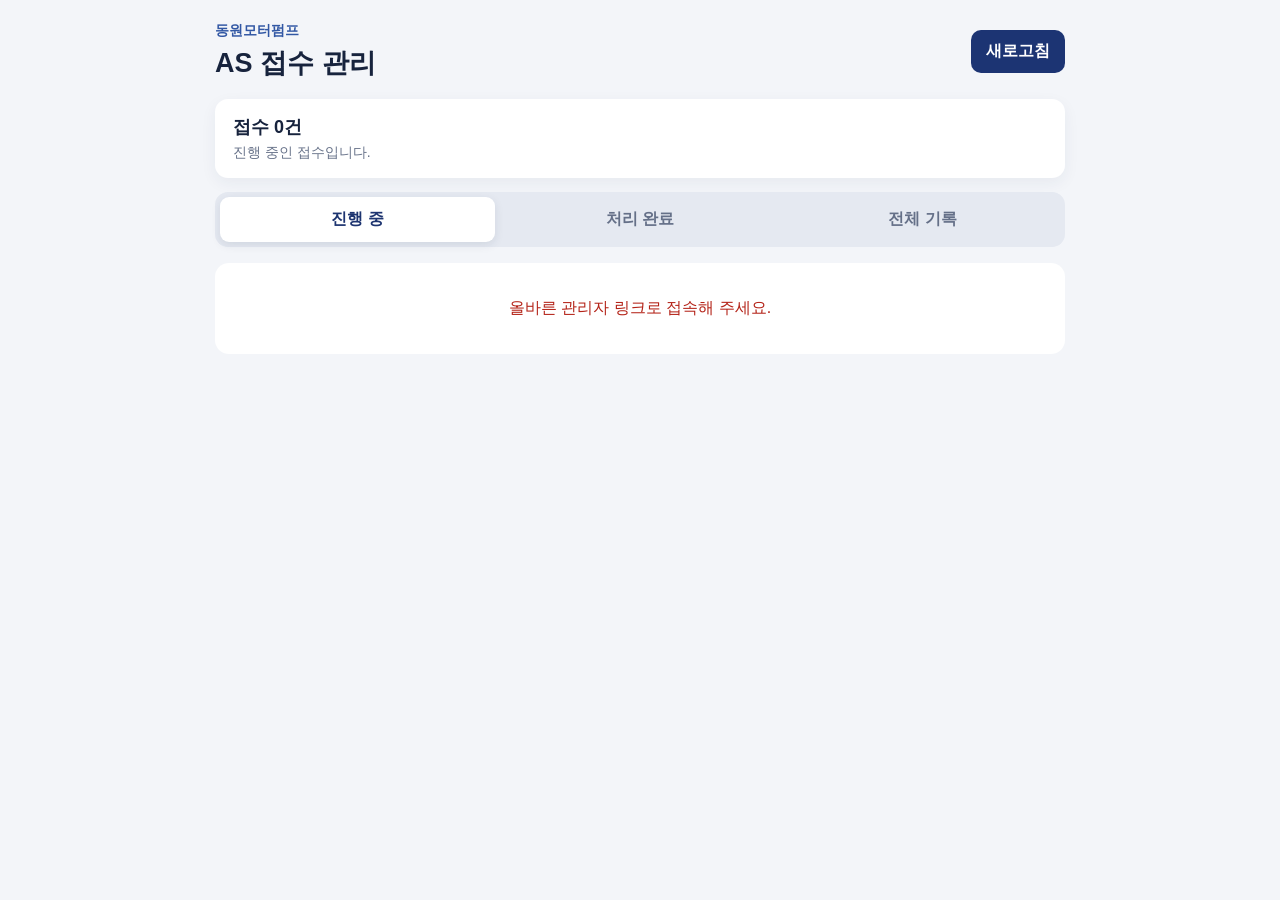
==== admin.html @ 570eb4e4 "첫 배포" ====
<!doctype html>
<html lang="ko">
  <head>
    <meta charset="UTF-8" />

    <meta
      name="viewport"
      content="width=device-width, initial-scale=1.0"
    />

    <title>동원모터펌프 AS 접수 관리</title>

    <link rel="stylesheet" href="admin.css" />
  </head>

  <body>
    <main class="admin-container">
      <header class="admin-header">
        <div>
          <p class="company-name">동원모터펌프</p>
          <h1>AS 접수 관리</h1>
        </div>

        <button type="button" id="refreshButton">
          새로고침
        </button>
      </header>

      <section class="summary">
        <div>
          <strong id="requestCount">접수 0건</strong>
          <p id="summaryText">진행 중인 접수입니다.</p>
        </div>
      </section>

      <nav class="filter-tabs" aria-label="접수 상태 분류">
        <button
          type="button"
          class="filter-tab active"
          data-filter="active"
        >
          진행 중
        </button>

        <button
          type="button"
          class="filter-tab"
          data-filter="completed"
        >
          처리 완료
        </button>

        <button
          type="button"
          class="filter-tab"
          data-filter="all"
        >
          전체 기록
        </button>
      </nav>

      <p id="loadingMessage" class="state-message">
        접수 내용을 불러오는 중입니다.
      </p>

      <p id="errorMessage" class="state-message error hidden"></p>

      <p id="emptyMessage" class="state-message hidden">
        해당하는 접수 내역이 없습니다.
      </p>

      <section id="requestList" class="request-list"></section>
    </main>

    <script src="admin.js"></script>
  </body>
</html>
---- admin.css ----
* {
  box-sizing: border-box;
}

body {
  margin: 0;
  background: #f3f5f9;
  color: #17233d;
  font-family:
    Arial,
    "Noto Sans KR",
    sans-serif;
}

button,
select {
  font: inherit;
}

button {
  cursor: pointer;
}

.admin-container {
  width: min(100% - 24px, 850px);
  margin: 0 auto;
  padding: 22px 0 50px;
}

.admin-header {
  display: flex;
  align-items: center;
  justify-content: space-between;
  gap: 14px;
  margin-bottom: 18px;
}

.company-name {
  margin: 0 0 5px;
  color: #3157a4;
  font-size: 14px;
  font-weight: 700;
}

h1 {
  margin: 0;
  font-size: 27px;
}

#refreshButton {
  flex-shrink: 0;
  padding: 11px 15px;
  border: 0;
  border-radius: 10px;
  background: #1c3473;
  color: white;
  font-weight: 700;
}

#refreshButton:disabled {
  cursor: wait;
  opacity: 0.6;
}

.summary {
  margin-bottom: 14px;
  padding: 16px 18px;
  border-radius: 13px;
  background: white;
  box-shadow: 0 5px 16px rgba(30, 45, 80, 0.06);
}

.summary strong {
  font-size: 18px;
}

.summary p {
  margin: 5px 0 0;
  color: #68738a;
  font-size: 14px;
}

.filter-tabs {
  display: grid;
  grid-template-columns: repeat(3, 1fr);
  gap: 7px;
  margin-bottom: 16px;
  padding: 5px;
  border-radius: 13px;
  background: #e5e9f1;
}

.filter-tab {
  min-height: 45px;
  border: 0;
  border-radius: 9px;
  background: transparent;
  color: #657088;
  font-weight: 700;
}

.filter-tab.active {
  background: white;
  color: #1d3470;
  box-shadow: 0 3px 10px rgba(30, 45, 80, 0.1);
}

.request-list {
  display: grid;
  gap: 15px;
}

.request-card {
  padding: 20px;
  border: 1px solid #dee4ef;
  border-radius: 16px;
  background: white;
  box-shadow: 0 7px 20px rgba(30, 45, 80, 0.06);
}

.request-card.completed {
  border-color: #cadbcf;
  background: #fbfdfb;
}

.request-card-top {
  display: flex;
  align-items: flex-start;
  justify-content: space-between;
  gap: 12px;
  margin-bottom: 16px;
}

.request-number {
  margin: 0 0 5px;
  color: #3157a4;
  font-size: 13px;
  font-weight: 700;
}

.request-name {
  margin: 0;
  font-size: 21px;
}

.status-badge {
  flex-shrink: 0;
  padding: 7px 11px;
  border-radius: 999px;
  background: #e7ecf7;
  color: #1d3470;
  font-size: 13px;
  font-weight: 700;
}

.status-badge.completed {
  background: #e4f2e7;
  color: #236236;
}

.info-row {
  display: grid;
  grid-template-columns: 88px 1fr;
  gap: 10px;
  margin-top: 11px;
  line-height: 1.55;
}

.info-label {
  color: #68738a;
  font-weight: 700;
}

.info-value {
  min-width: 0;
  overflow-wrap: anywhere;
  white-space: pre-line;
}

.card-actions {
  display: grid;
  grid-template-columns: 1fr 1fr;
  gap: 9px;
  margin-top: 19px;
}

.action-button {
  display: flex;
  min-height: 47px;
  align-items: center;
  justify-content: center;
  border-radius: 10px;
  text-decoration: none;
  font-weight: 700;
}

.call-button {
  background: #1d3470;
  color: white;
}

.map-button {
  background: #e7ecf7;
  color: #1d3470;
}

.status-control {
  margin-top: 15px;
  padding-top: 15px;
  border-top: 1px solid #e4e8f0;
}

.status-control label {
  display: block;
  margin-bottom: 8px;
  font-size: 14px;
  font-weight: 700;
}

.status-select {
  width: 100%;
  min-height: 48px;
  padding: 10px 12px;
  border: 1px solid #cbd3e0;
  border-radius: 10px;
  background: white;
  color: #17233d;
  font-weight: 700;
}

.status-select:disabled {
  cursor: wait;
  opacity: 0.6;
}

.state-message {
  padding: 35px 18px;
  border-radius: 14px;
  background: white;
  color: #68738a;
  text-align: center;
}

.error {
  color: #b42318;
}

.hidden {
  display: none !important;
}

@media (max-width: 600px) {
  .admin-container {
    width: min(100% - 18px, 850px);
    padding-top: 16px;
  }

  h1 {
    font-size: 23px;
  }

  .request-card {
    padding: 17px;
  }

  .info-row {
    grid-template-columns: 75px 1fr;
    font-size: 14px;
  }

  .filter-tab {
    padding: 5px;
    font-size: 13px;
  }
}
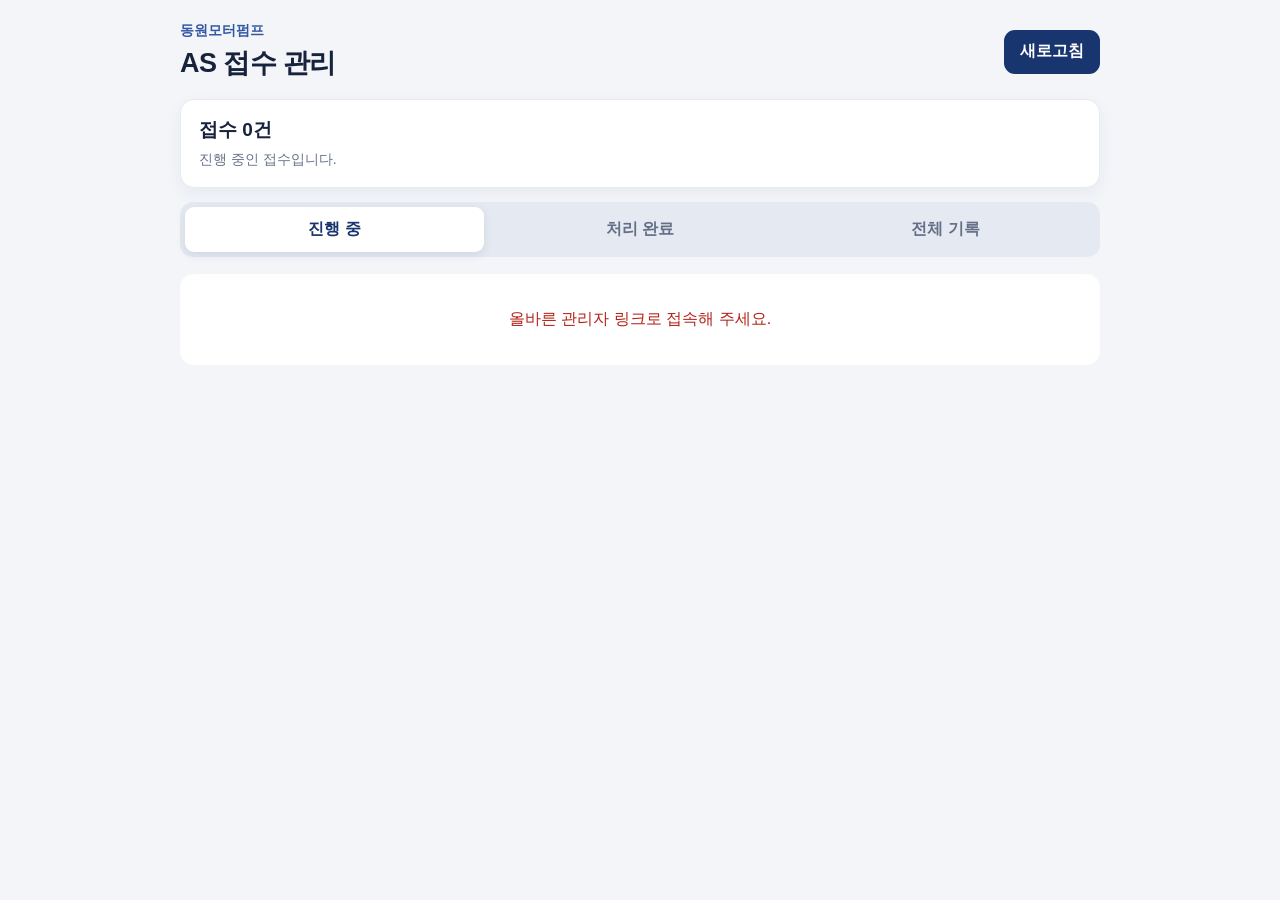
==== commit 6c4f169f: "관리자 페이지 기능 및 디자인 개선" ====
--- a/admin.html
+++ b/admin.html
@@ -70,6 +70,24 @@
       </p>
 
       <section id="requestList" class="request-list"></section>
+    <!-- 사진 확대 모달 -->
+  <div id="imageModal" class="image-modal hidden">
+  <button
+    type="button"
+    id="closeImageModal"
+    class="image-modal-close"
+    aria-label="사진 닫기"
+  >
+    ×
+  </button>
+
+  <img
+    id="modalImage"
+    class="image-modal-content"
+    src=""
+    alt="확대된 접수 사진"
+  />
+</div>  
     </main>
 
     <script src="admin.js"></script>
--- a/admin.css
+++ b/admin.css
@@ -2,14 +2,45 @@
   box-sizing: border-box;
 }
 
+:root {
+  --navy: #19356f;
+  --navy-dark: #112754;
+  --text: #17233d;
+  --muted: #68738a;
+  --line: #dfe5ef;
+  --background: #f3f5f9;
+  --white: #ffffff;
+
+  --status-new: #f4c430;
+  --status-new-light: #fff8d7;
+  --status-new-text: #755900;
+
+  --status-contacted: #f28c28;
+  --status-contacted-light: #fff0df;
+  --status-contacted-text: #874300;
+
+  --status-visit: #e5484d;
+  --status-visit-light: #ffe7e7;
+  --status-visit-text: #9f1f24;
+
+  --status-repair: #3478d4;
+  --status-repair-light: #e6f0ff;
+  --status-repair-text: #174f9c;
+
+  --status-completed: #2f9e5b;
+  --status-completed-light: #e4f5ea;
+  --status-completed-text: #176737;
+}
+
 body {
   margin: 0;
-  background: #f3f5f9;
-  color: #17233d;
-  font-family:
-    Arial,
-    "Noto Sans KR",
-    sans-serif;
+  background: var(--background);
+  color: var(--text);
+  font-family: Arial, 'Noto Sans KR', sans-serif;
+}
+
+body.modal-open {
+  overflow: hidden;
 }
 
 button,
@@ -21,11 +52,17 @@
   cursor: pointer;
 }
 
+a {
+  color: inherit;
+}
+
 .admin-container {
-  width: min(100% - 24px, 850px);
+  width: min(100% - 24px, 920px);
   margin: 0 auto;
-  padding: 22px 0 50px;
-}
+  padding: 22px 0 60px;
+}
+
+/* 상단 영역 */
 
 .admin-header {
   display: flex;
@@ -39,22 +76,28 @@
   margin: 0 0 5px;
   color: #3157a4;
   font-size: 14px;
-  font-weight: 700;
+  font-weight: 800;
 }
 
 h1 {
   margin: 0;
   font-size: 27px;
+  letter-spacing: -0.6px;
 }
 
 #refreshButton {
   flex-shrink: 0;
-  padding: 11px 15px;
+  min-height: 44px;
+  padding: 11px 16px;
   border: 0;
-  border-radius: 10px;
-  background: #1c3473;
+  border-radius: 11px;
+  background: var(--navy);
   color: white;
-  font-weight: 700;
+  font-weight: 800;
+}
+
+#refreshButton:hover {
+  background: var(--navy-dark);
 }
 
 #refreshButton:disabled {
@@ -62,29 +105,35 @@
   opacity: 0.6;
 }
 
+/* 요약 */
+
 .summary {
   margin-bottom: 14px;
-  padding: 16px 18px;
-  border-radius: 13px;
+  padding: 17px 18px;
+  border: 1px solid #e7ebf2;
+  border-radius: 14px;
   background: white;
   box-shadow: 0 5px 16px rgba(30, 45, 80, 0.06);
 }
 
 .summary strong {
-  font-size: 18px;
+  font-size: 19px;
 }
 
 .summary p {
-  margin: 5px 0 0;
-  color: #68738a;
+  margin: 6px 0 0;
+  color: var(--muted);
   font-size: 14px;
-}
+  line-height: 1.5;
+}
+
+/* 필터 탭 */
 
 .filter-tabs {
   display: grid;
   grid-template-columns: repeat(3, 1fr);
   gap: 7px;
-  margin-bottom: 16px;
+  margin-bottom: 17px;
   padding: 5px;
   border-radius: 13px;
   background: #e5e9f1;
@@ -92,83 +141,298 @@
 
 .filter-tab {
   min-height: 45px;
+  padding: 7px;
   border: 0;
   border-radius: 9px;
   background: transparent;
   color: #657088;
-  font-weight: 700;
+  font-weight: 800;
 }
 
 .filter-tab.active {
   background: white;
-  color: #1d3470;
+  color: var(--navy);
   box-shadow: 0 3px 10px rgba(30, 45, 80, 0.1);
 }
+
+/* 접수 카드 목록 */
 
 .request-list {
   display: grid;
-  gap: 15px;
+  gap: 17px;
 }
 
 .request-card {
-  padding: 20px;
-  border: 1px solid #dee4ef;
-  border-radius: 16px;
+  position: relative;
+  overflow: hidden;
+  padding: 21px;
+  border: 1px solid var(--line);
+  border-left: 7px solid #c9d1df;
+  border-radius: 17px;
   background: white;
-  box-shadow: 0 7px 20px rgba(30, 45, 80, 0.06);
-}
-
-.request-card.completed {
-  border-color: #cadbcf;
+  box-shadow: 0 8px 24px rgba(30, 45, 80, 0.07);
+}
+
+/* 상태별 카드 왼쪽 색상 */
+
+.request-card.status-new {
+  border-left-color: var(--status-new);
+}
+
+.request-card.status-contacted {
+  border-left-color: var(--status-contacted);
+}
+
+.request-card.status-visit {
+  border-left-color: var(--status-visit);
+}
+
+.request-card.status-repair {
+  border-left-color: var(--status-repair);
+}
+
+.request-card.status-completed {
+  border-left-color: var(--status-completed);
   background: #fbfdfb;
 }
+
+/* 카드 상단 */
 
 .request-card-top {
   display: flex;
   align-items: flex-start;
   justify-content: space-between;
-  gap: 12px;
-  margin-bottom: 16px;
+  gap: 16px;
+  margin-bottom: 18px;
+}
+
+.request-title-area {
+  min-width: 0;
 }
 
 .request-number {
-  margin: 0 0 5px;
-  color: #3157a4;
+  margin: 0 0 7px;
+  color: #536483;
+  font-size: 12px;
+  font-weight: 800;
+}
+
+.site-name {
+  margin: 0;
+  color: #132247;
+  font-size: 25px;
+  line-height: 1.25;
+  letter-spacing: -0.6px;
+  overflow-wrap: anywhere;
+}
+
+.customer-contact {
+  display: flex;
+  flex-wrap: wrap;
+  align-items: center;
+  gap: 6px;
+  margin-top: 9px;
+  color: #59657b;
+  font-size: 14px;
+  font-weight: 700;
+}
+
+.customer-contact a {
+  color: var(--navy);
+  text-decoration: none;
+}
+
+.customer-contact a:hover {
+  text-decoration: underline;
+}
+
+.contact-divider {
+  color: #a1a9b8;
+}
+
+.request-card-controls {
+  display: flex;
+  flex-shrink: 0;
+  align-items: center;
+  gap: 8px;
+}
+
+/* 상태 배지 */
+
+.status-badge {
+  display: inline-flex;
+  min-height: 32px;
+  align-items: center;
+  justify-content: center;
+  padding: 7px 12px;
+  border-radius: 999px;
   font-size: 13px;
-  font-weight: 700;
-}
-
-.request-name {
+  font-weight: 900;
+  white-space: nowrap;
+}
+
+.status-badge.status-new {
+  background: var(--status-new-light);
+  color: var(--status-new-text);
+}
+
+.status-badge.status-contacted {
+  background: var(--status-contacted-light);
+  color: var(--status-contacted-text);
+}
+
+.status-badge.status-visit {
+  background: var(--status-visit-light);
+  color: var(--status-visit-text);
+}
+
+.status-badge.status-repair {
+  background: var(--status-repair-light);
+  color: var(--status-repair-text);
+}
+
+.status-badge.status-completed {
+  background: var(--status-completed-light);
+  color: var(--status-completed-text);
+}
+
+/* 삭제 버튼 */
+
+.delete-request-button {
+  display: inline-flex;
+  width: 34px;
+  height: 34px;
+  align-items: center;
+  justify-content: center;
+  border: 1px solid #edc5c5;
+  border-radius: 50%;
+  background: #fff2f2;
+  color: #ba2626;
+  font-size: 21px;
+  font-weight: 900;
+  line-height: 1;
+}
+
+.delete-request-button:hover {
+  border-color: #d93838;
+  background: #d93838;
+  color: white;
+}
+
+.delete-request-button:disabled {
+  cursor: wait;
+  opacity: 0.55;
+}
+
+/* 고장 내용 메인 영역 */
+
+.problem-main-section {
+  margin-top: 4px;
+  padding: 18px;
+  border: 1px solid #dbe3ef;
+  border-radius: 14px;
+  background: #f7f9fc;
+}
+
+.equipment-heading {
+  display: flex;
+  flex-wrap: wrap;
+  align-items: center;
+  gap: 8px;
+  margin-bottom: 13px;
+}
+
+.equipment-label {
+  color: var(--muted);
+  font-size: 13px;
+  font-weight: 800;
+}
+
+.equipment-type {
+  color: #173b79;
+  font-size: 18px;
+}
+
+.urgent-badge {
+  padding: 5px 8px;
+  border-radius: 7px;
+  background: #ffe5e5;
+  color: #b42318;
+  font-size: 12px;
+  font-weight: 900;
+}
+
+.symptom-box {
+  padding: 15px;
+  border-radius: 12px;
+  background: white;
+  box-shadow: inset 0 0 0 1px #e2e7ef;
+}
+
+.symptom-label {
+  margin: 0 0 7px;
+  color: #51617c;
+  font-size: 13px;
+  font-weight: 900;
+}
+
+.symptom-text {
   margin: 0;
-  font-size: 21px;
-}
-
-.status-badge {
-  flex-shrink: 0;
-  padding: 7px 11px;
-  border-radius: 999px;
-  background: #e7ecf7;
-  color: #1d3470;
-  font-size: 13px;
-  font-weight: 700;
-}
-
-.status-badge.completed {
-  background: #e4f2e7;
-  color: #236236;
+  color: #18233a;
+  font-size: 17px;
+  font-weight: 800;
+  line-height: 1.65;
+  overflow-wrap: anywhere;
+  white-space: pre-line;
+}
+
+.request-note-box {
+  margin-top: 11px;
+  padding: 13px 14px;
+  border-radius: 10px;
+  background: #fff8e7;
+  color: #6c5314;
+}
+
+.request-note-box span {
+  display: block;
+  margin-bottom: 5px;
+  font-size: 12px;
+  font-weight: 900;
+}
+
+.request-note-box p {
+  margin: 0;
+  line-height: 1.55;
+  white-space: pre-line;
+}
+
+/* 방문 및 주소 정보 */
+
+.visit-information {
+  margin-top: 16px;
+  padding: 14px 16px;
+  border: 1px solid #e2e7ef;
+  border-radius: 12px;
 }
 
 .info-row {
   display: grid;
-  grid-template-columns: 88px 1fr;
-  gap: 10px;
-  margin-top: 11px;
+  grid-template-columns: 92px 1fr;
+  gap: 11px;
   line-height: 1.55;
 }
 
+.info-row + .info-row {
+  margin-top: 10px;
+  padding-top: 10px;
+  border-top: 1px dashed #e0e5ec;
+}
+
 .info-label {
-  color: #68738a;
-  font-weight: 700;
+  color: var(--muted);
+  font-size: 14px;
+  font-weight: 800;
 }
 
 .info-value {
@@ -177,67 +441,244 @@
   white-space: pre-line;
 }
 
+/* 전화 및 지도 버튼 */
+
 .card-actions {
   display: grid;
   grid-template-columns: 1fr 1fr;
   gap: 9px;
-  margin-top: 19px;
+  margin-top: 14px;
 }
 
 .action-button {
   display: flex;
-  min-height: 47px;
+  min-height: 48px;
   align-items: center;
   justify-content: center;
-  border-radius: 10px;
+  border-radius: 11px;
   text-decoration: none;
-  font-weight: 700;
+  font-weight: 900;
 }
 
 .call-button {
-  background: #1d3470;
+  background: var(--navy);
   color: white;
+}
+
+.call-button:hover {
+  background: var(--navy-dark);
 }
 
 .map-button {
   background: #e7ecf7;
-  color: #1d3470;
-}
+  color: var(--navy);
+}
+
+.map-button:hover {
+  background: #d8e1f2;
+}
+
+/* 사진 영역 */
+
+.request-photos {
+  display: grid;
+  grid-template-columns: 1fr 1fr;
+  gap: 13px;
+  margin-top: 17px;
+}
+
+.photo-section {
+  min-width: 0;
+  padding: 14px;
+  border: 1px solid #e0e6ef;
+  border-radius: 13px;
+  background: #fafbfd;
+}
+
+.photo-section-header {
+  display: flex;
+  align-items: center;
+  justify-content: space-between;
+  gap: 8px;
+  margin-bottom: 11px;
+}
+
+.photo-section h3 {
+  margin: 0;
+  font-size: 14px;
+}
+
+.photo-section-header span {
+  color: var(--muted);
+  font-size: 12px;
+  font-weight: 800;
+}
+
+.photo-gallery {
+  display: grid;
+  grid-template-columns: repeat(3, minmax(0, 1fr));
+  gap: 7px;
+}
+
+.photo-thumbnail-button {
+  position: relative;
+  overflow: hidden;
+  width: 100%;
+  aspect-ratio: 1 / 1;
+  padding: 0;
+  border: 1px solid #d9e0ea;
+  border-radius: 10px;
+  background: #edf1f6;
+}
+
+.photo-thumbnail-button:hover {
+  border-color: var(--navy);
+  box-shadow: 0 0 0 2px rgba(25, 53, 111, 0.12);
+}
+
+.photo-thumbnail {
+  display: block;
+  width: 100%;
+  height: 100%;
+  object-fit: cover;
+  transition: transform 0.2s ease;
+}
+
+.photo-thumbnail-button:hover .photo-thumbnail {
+  transform: scale(1.05);
+}
+
+.no-photo {
+  margin: 0;
+  padding: 15px 5px;
+  color: #8791a3;
+  font-size: 13px;
+  text-align: center;
+}
+
+/* 처리 상태 선택 */
 
 .status-control {
-  margin-top: 15px;
-  padding-top: 15px;
-  border-top: 1px solid #e4e8f0;
+  margin-top: 17px;
+  padding: 15px;
+  border-radius: 12px;
 }
 
 .status-control label {
   display: block;
   margin-bottom: 8px;
   font-size: 14px;
-  font-weight: 700;
+  font-weight: 900;
+}
+
+.status-control.status-new {
+  background: var(--status-new-light);
+  color: var(--status-new-text);
+}
+
+.status-control.status-contacted {
+  background: var(--status-contacted-light);
+  color: var(--status-contacted-text);
+}
+
+.status-control.status-visit {
+  background: var(--status-visit-light);
+  color: var(--status-visit-text);
+}
+
+.status-control.status-repair {
+  background: var(--status-repair-light);
+  color: var(--status-repair-text);
+}
+
+.status-control.status-completed {
+  background: var(--status-completed-light);
+  color: var(--status-completed-text);
 }
 
 .status-select {
   width: 100%;
-  min-height: 48px;
+  min-height: 49px;
   padding: 10px 12px;
-  border: 1px solid #cbd3e0;
+  border: 2px solid transparent;
   border-radius: 10px;
   background: white;
   color: #17233d;
-  font-weight: 700;
+  font-weight: 900;
+}
+
+.status-select.status-new {
+  border-color: var(--status-new);
+}
+
+.status-select.status-contacted {
+  border-color: var(--status-contacted);
+}
+
+.status-select.status-visit {
+  border-color: var(--status-visit);
+}
+
+.status-select.status-repair {
+  border-color: var(--status-repair);
+}
+
+.status-select.status-completed {
+  border-color: var(--status-completed);
 }
 
 .status-select:disabled {
   cursor: wait;
   opacity: 0.6;
 }
+
+/* 사진 확대 모달 */
+
+.image-modal {
+  position: fixed;
+  z-index: 9999;
+  inset: 0;
+  display: flex;
+  align-items: center;
+  justify-content: center;
+  padding: 55px 18px 25px;
+  background: rgba(6, 12, 25, 0.9);
+}
+
+.image-modal-content {
+  display: block;
+  max-width: min(1100px, 96vw);
+  max-height: 88vh;
+  border-radius: 10px;
+  object-fit: contain;
+  box-shadow: 0 15px 55px rgba(0, 0, 0, 0.5);
+}
+
+.image-modal-close {
+  position: fixed;
+  z-index: 10000;
+  top: 13px;
+  right: 17px;
+  display: flex;
+  width: 44px;
+  height: 44px;
+  align-items: center;
+  justify-content: center;
+  border: 0;
+  border-radius: 50%;
+  background: rgba(255, 255, 255, 0.94);
+  color: #16213d;
+  font-size: 28px;
+  font-weight: 900;
+}
+
+/* 상태 메시지 */
 
 .state-message {
   padding: 35px 18px;
   border-radius: 14px;
   background: white;
-  color: #68738a;
+  color: var(--muted);
   text-align: center;
 }
 
@@ -249,9 +690,11 @@
   display: none !important;
 }
 
-@media (max-width: 600px) {
+/* 태블릿 및 휴대폰 */
+
+@media (max-width: 700px) {
   .admin-container {
-    width: min(100% - 18px, 850px);
+    width: min(100% - 18px, 920px);
     padding-top: 16px;
   }
 
@@ -261,10 +704,32 @@
 
   .request-card {
     padding: 17px;
+    border-left-width: 6px;
+  }
+
+  .site-name {
+    font-size: 22px;
+  }
+
+  .request-card-top {
+    gap: 10px;
+  }
+
+  .request-card-controls {
+    flex-direction: column;
+    align-items: flex-end;
+  }
+
+  .request-photos {
+    grid-template-columns: 1fr;
+  }
+
+  .photo-gallery {
+    grid-template-columns: repeat(4, minmax(0, 1fr));
   }
 
   .info-row {
-    grid-template-columns: 75px 1fr;
+    grid-template-columns: 82px 1fr;
     font-size: 14px;
   }
 
@@ -272,4 +737,66 @@
     padding: 5px;
     font-size: 13px;
   }
-}+}
+
+@media (max-width: 480px) {
+  .admin-header {
+    align-items: flex-end;
+  }
+
+  #refreshButton {
+    min-height: 40px;
+    padding: 9px 12px;
+    font-size: 13px;
+  }
+
+  .request-card-top {
+    flex-direction: column;
+  }
+
+  .request-card-controls {
+    width: 100%;
+    flex-direction: row-reverse;
+    justify-content: space-between;
+    align-items: center;
+  }
+
+  .status-badge {
+    min-height: 30px;
+    padding: 6px 10px;
+  }
+
+  .customer-contact {
+    line-height: 1.5;
+  }
+
+  .problem-main-section {
+    padding: 14px;
+  }
+
+  .symptom-text {
+    font-size: 16px;
+  }
+
+  .card-actions {
+    grid-template-columns: 1fr;
+  }
+
+  .photo-gallery {
+    grid-template-columns: repeat(3, minmax(0, 1fr));
+  }
+
+  .info-row {
+    grid-template-columns: 1fr;
+    gap: 4px;
+  }
+
+  .info-row + .info-row {
+    margin-top: 12px;
+    padding-top: 12px;
+  }
+
+  .image-modal {
+    padding: 60px 10px 15px;
+  }
+}
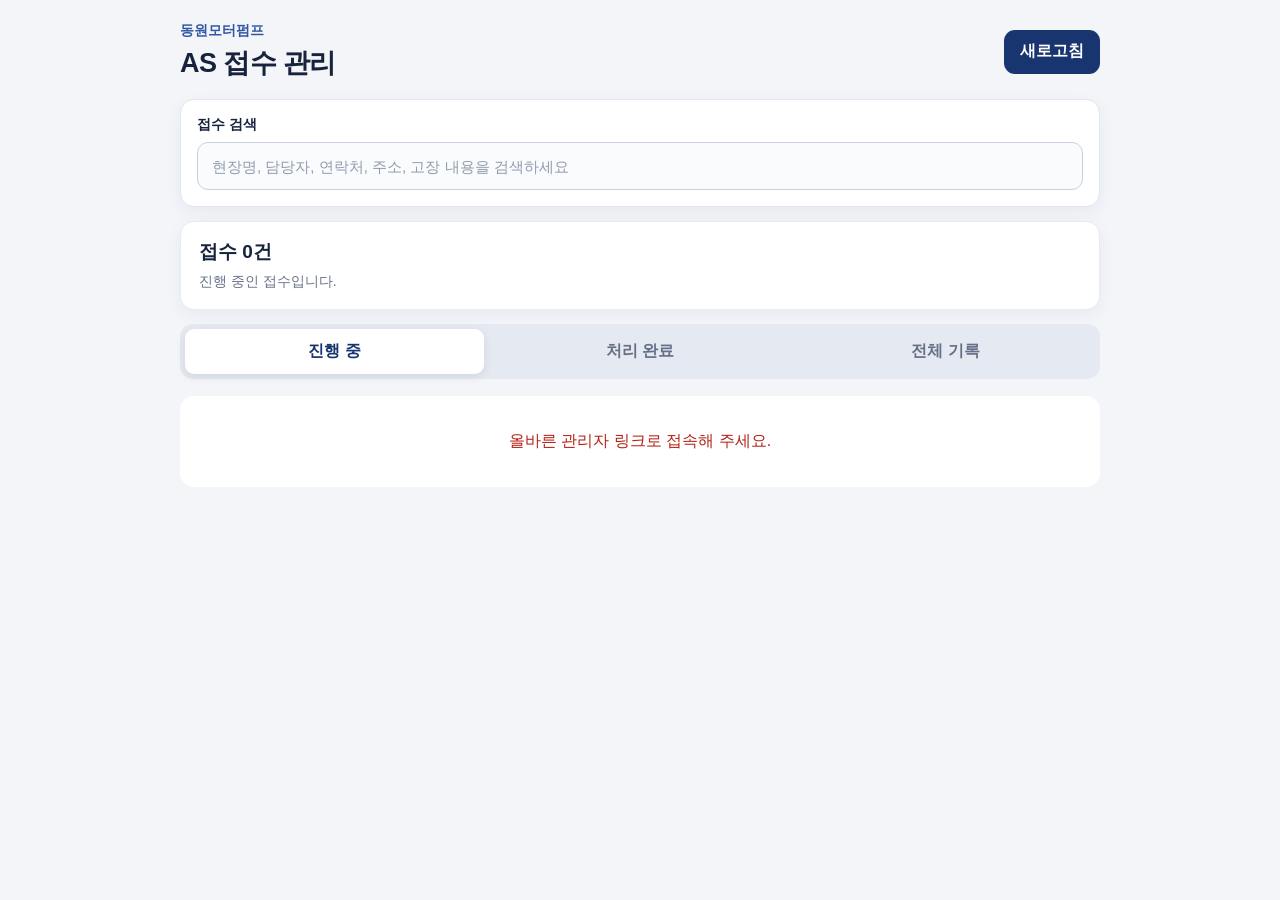
==== commit a6698a35: "관리자 접수 검색 기능 추가" ====
--- a/admin.html
+++ b/admin.html
@@ -15,25 +15,78 @@
 
   <body>
     <main class="admin-container">
+      <!-- 상단 제목 -->
       <header class="admin-header">
         <div>
-          <p class="company-name">동원모터펌프</p>
-          <h1>AS 접수 관리</h1>
+          <p class="company-name">
+            동원모터펌프
+          </p>
+
+          <h1>
+            AS 접수 관리
+          </h1>
         </div>
 
-        <button type="button" id="refreshButton">
+        <button
+          type="button"
+          id="refreshButton"
+        >
           새로고침
         </button>
       </header>
 
+      <!-- 접수 검색 -->
+      <section class="search-section">
+        <label
+          for="requestSearch"
+          class="search-label"
+        >
+          접수 검색
+        </label>
+
+        <div class="search-box">
+          <input
+            type="search"
+            id="requestSearch"
+            placeholder="현장명, 담당자, 연락처, 주소, 고장 내용을 검색하세요"
+            autocomplete="off"
+          />
+
+          <button
+            type="button"
+            id="clearSearchButton"
+            class="clear-search-button hidden"
+            aria-label="검색어 지우기"
+            title="검색어 지우기"
+          >
+            ×
+          </button>
+        </div>
+
+        <p
+          id="searchResultText"
+          class="search-result-text hidden"
+        ></p>
+      </section>
+
+      <!-- 접수 요약 -->
       <section class="summary">
         <div>
-          <strong id="requestCount">접수 0건</strong>
-          <p id="summaryText">진행 중인 접수입니다.</p>
+          <strong id="requestCount">
+            접수 0건
+          </strong>
+
+          <p id="summaryText">
+            진행 중인 접수입니다.
+          </p>
         </div>
       </section>
 
-      <nav class="filter-tabs" aria-label="접수 상태 분류">
+      <!-- 상태별 필터 -->
+      <nav
+        class="filter-tabs"
+        aria-label="접수 상태 분류"
+      >
         <button
           type="button"
           class="filter-tab active"
@@ -59,36 +112,59 @@
         </button>
       </nav>
 
-      <p id="loadingMessage" class="state-message">
+      <!-- 불러오는 중 -->
+      <p
+        id="loadingMessage"
+        class="state-message"
+      >
         접수 내용을 불러오는 중입니다.
       </p>
 
-      <p id="errorMessage" class="state-message error hidden"></p>
+      <!-- 오류 메시지 -->
+      <p
+        id="errorMessage"
+        class="state-message error hidden"
+      ></p>
 
-      <p id="emptyMessage" class="state-message hidden">
+      <!-- 접수 없음 -->
+      <p
+        id="emptyMessage"
+        class="state-message hidden"
+      >
         해당하는 접수 내역이 없습니다.
       </p>
 
-      <section id="requestList" class="request-list"></section>
+      <!-- 접수 카드 목록 -->
+      <section
+        id="requestList"
+        class="request-list"
+      ></section>
+    </main>
+
     <!-- 사진 확대 모달 -->
-  <div id="imageModal" class="image-modal hidden">
-  <button
-    type="button"
-    id="closeImageModal"
-    class="image-modal-close"
-    aria-label="사진 닫기"
-  >
-    ×
-  </button>
+    <div
+      id="imageModal"
+      class="image-modal hidden"
+      role="dialog"
+      aria-modal="true"
+      aria-label="사진 확대 보기"
+    >
+      <button
+        type="button"
+        id="closeImageModal"
+        class="image-modal-close"
+        aria-label="사진 닫기"
+      >
+        ×
+      </button>
 
-  <img
-    id="modalImage"
-    class="image-modal-content"
-    src=""
-    alt="확대된 접수 사진"
-  />
-</div>  
-    </main>
+      <img
+        id="modalImage"
+        class="image-modal-content"
+        src=""
+        alt="확대된 접수 사진"
+      />
+    </div>
 
     <script src="admin.js"></script>
   </body>
--- a/admin.css
+++ b/admin.css
@@ -5,9 +5,11 @@
 :root {
   --navy: #19356f;
   --navy-dark: #112754;
+
   --text: #17233d;
   --muted: #68738a;
   --line: #dfe5ef;
+
   --background: #f3f5f9;
   --white: #ffffff;
 
@@ -44,7 +46,9 @@
 }
 
 button,
-select {
+select,
+input,
+textarea {
   font: inherit;
 }
 
@@ -62,7 +66,7 @@
   padding: 22px 0 60px;
 }
 
-/* 상단 영역 */
+/* 상단 제목 영역 */
 
 .admin-header {
   display: flex;
@@ -105,7 +109,7 @@
   opacity: 0.6;
 }
 
-/* 요약 */
+/* 접수 건수 요약 */
 
 .summary {
   margin-bottom: 14px;
@@ -127,7 +131,7 @@
   line-height: 1.5;
 }
 
-/* 필터 탭 */
+/* 진행 중 / 처리 완료 / 전체 기록 */
 
 .filter-tabs {
   display: grid;
@@ -173,7 +177,7 @@
   box-shadow: 0 8px 24px rgba(30, 45, 80, 0.07);
 }
 
-/* 상태별 카드 왼쪽 색상 */
+/* 상태에 따른 카드 왼쪽 색상 */
 
 .request-card.status-new {
   border-left-color: var(--status-new);
@@ -257,7 +261,7 @@
   gap: 8px;
 }
 
-/* 상태 배지 */
+/* 상태 표시 배지 */
 
 .status-badge {
   display: inline-flex;
@@ -296,7 +300,7 @@
   color: var(--status-completed-text);
 }
 
-/* 삭제 버튼 */
+/* 처리 완료 삭제 버튼 */
 
 .delete-request-button {
   display: inline-flex;
@@ -324,7 +328,7 @@
   opacity: 0.55;
 }
 
-/* 고장 내용 메인 영역 */
+/* 고장 정보 메인 영역 */
 
 .problem-main-section {
   margin-top: 4px;
@@ -353,16 +357,42 @@
   font-size: 18px;
 }
 
+/* 긴급 / 보통 */
+
 .urgent-badge {
-  padding: 5px 8px;
-  border-radius: 7px;
-  background: #ffe5e5;
+  display: inline-flex;
+  min-height: 27px;
+  align-items: center;
+  justify-content: center;
+  padding: 5px 10px;
+  border-radius: 999px;
+  font-size: 12px;
+  font-weight: 900;
+}
+
+.urgent-badge.urgency-urgent {
+  border: 1px solid #f1aaaa;
+  background: #ffe3e3;
   color: #b42318;
-  font-size: 12px;
-  font-weight: 900;
-}
-
-.symptom-box {
+}
+
+.urgent-badge.urgency-normal {
+  border: 1px solid #a7d9b8;
+  background: #e5f6eb;
+  color: #19703a;
+}
+/* 고장 내용·추가 요청사항 미리보기 */
+
+.text-preview-button {
+  position: relative;
+  display: block;
+  width: 100%;
+  border: 0;
+  text-align: left;
+  cursor: pointer;
+}
+
+.symptom-box.text-preview-button {
   padding: 15px;
   border-radius: 12px;
   background: white;
@@ -370,6 +400,7 @@
 }
 
 .symptom-label {
+  display: block;
   margin: 0 0 7px;
   color: #51617c;
   font-size: 13px;
@@ -377,6 +408,7 @@
 }
 
 .symptom-text {
+  display: block;
   margin: 0;
   color: #18233a;
   font-size: 17px;
@@ -386,7 +418,7 @@
   white-space: pre-line;
 }
 
-.request-note-box {
+.request-note-box.text-preview-button {
   margin-top: 11px;
   padding: 13px 14px;
   border-radius: 10px;
@@ -394,20 +426,37 @@
   color: #6c5314;
 }
 
-.request-note-box span {
+.request-note-title {
   display: block;
   margin-bottom: 5px;
   font-size: 12px;
   font-weight: 900;
 }
 
-.request-note-box p {
-  margin: 0;
+.request-note-text {
+  display: block;
   line-height: 1.55;
   white-space: pre-line;
 }
 
-/* 방문 및 주소 정보 */
+.text-preview-content {
+  display: -webkit-box;
+  overflow: hidden;
+  -webkit-box-orient: vertical;
+  -webkit-line-clamp: 3;
+  line-clamp: 3;
+}
+
+.view-full-text {
+  display: block;
+  margin-top: 9px;
+  color: #3157a4;
+  font-size: 13px;
+  font-weight: 900;
+  text-align: right;
+}
+
+/* 방문 일정과 주소 */
 
 .visit-information {
   margin-top: 16px;
@@ -418,7 +467,7 @@
 
 .info-row {
   display: grid;
-  grid-template-columns: 92px 1fr;
+  grid-template-columns: 110px 1fr;
   gap: 11px;
   line-height: 1.55;
 }
@@ -441,7 +490,72 @@
   white-space: pre-line;
 }
 
-/* 전화 및 지도 버튼 */
+/* 관리자 방문 예정 일정 */
+
+.admin-visit-section {
+  margin-top: 14px;
+  padding: 15px;
+  border: 1px solid #cfd9e8;
+  border-radius: 12px;
+  background: #f5f8fd;
+}
+
+.admin-visit-title {
+  display: flex;
+  flex-wrap: wrap;
+  align-items: center;
+  justify-content: space-between;
+  gap: 8px;
+  margin-bottom: 11px;
+}
+
+.admin-visit-title strong {
+  color: #19356f;
+}
+
+.admin-visit-current {
+  color: #4f5d73;
+  font-size: 13px;
+  font-weight: 700;
+}
+
+.admin-visit-controls {
+  display: grid;
+  grid-template-columns: 1fr auto;
+  gap: 8px;
+}
+
+.admin-visit-input {
+  width: 100%;
+  min-height: 45px;
+  padding: 9px 10px;
+  border: 1px solid #bcc8da;
+  border-radius: 9px;
+  background: white;
+  color: #17233d;
+  font: inherit;
+}
+
+.save-visit-button {
+  min-height: 45px;
+  padding: 9px 15px;
+  border: 0;
+  border-radius: 9px;
+  background: #19356f;
+  color: white;
+  font-weight: 900;
+}
+
+.save-visit-button:hover {
+  background: #112754;
+}
+
+.save-visit-button:disabled {
+  cursor: wait;
+  opacity: 0.6;
+}
+
+/* 전화 및 티맵 버튼 */
 
 .card-actions {
   display: grid;
@@ -632,7 +746,7 @@
   opacity: 0.6;
 }
 
-/* 사진 확대 모달 */
+/* 사진 확대창 */
 
 .image-modal {
   position: fixed;
@@ -643,6 +757,7 @@
   justify-content: center;
   padding: 55px 18px 25px;
   background: rgba(6, 12, 25, 0.9);
+  touch-action: pan-y;
 }
 
 .image-modal-content {
@@ -656,7 +771,7 @@
 
 .image-modal-close {
   position: fixed;
-  z-index: 10000;
+  z-index: 10001;
   top: 13px;
   right: 17px;
   display: flex;
@@ -670,6 +785,67 @@
   color: #16213d;
   font-size: 28px;
   font-weight: 900;
+  pointer-events: auto;
+  cursor: pointer;
+  touch-action: manipulation;
+}
+/* 고장 내용·추가 요청사항 전체보기 팝업 */
+
+.text-modal {
+  position: fixed;
+  z-index: 10020;
+  inset: 0;
+  display: flex;
+  align-items: center;
+  justify-content: center;
+  padding: 22px;
+  background: rgba(6, 12, 25, 0.88);
+  touch-action: pan-y;
+}
+
+.text-modal-box {
+  position: relative;
+  width: min(100%, 720px);
+  max-height: 85vh;
+  overflow-y: auto;
+  padding: 27px 22px 24px;
+  border-radius: 16px;
+  background: white;
+  box-shadow: 0 18px 60px rgba(0, 0, 0, 0.42);
+}
+
+.text-modal-box h2 {
+  margin: 0 45px 18px 0;
+  color: #17233d;
+  font-size: 23px;
+}
+
+.text-modal-content {
+  color: #17233d;
+  font-size: 18px;
+  font-weight: 700;
+  line-height: 1.8;
+  overflow-wrap: anywhere;
+  white-space: pre-wrap;
+}
+
+.text-modal-close {
+  position: absolute;
+  top: 12px;
+  right: 12px;
+  display: flex;
+  width: 42px;
+  height: 42px;
+  align-items: center;
+  justify-content: center;
+  border: 0;
+  border-radius: 50%;
+  background: #edf1f7;
+  color: #17233d;
+  font-size: 27px;
+  font-weight: 900;
+  cursor: pointer;
+  touch-action: manipulation;
 }
 
 /* 상태 메시지 */
@@ -690,7 +866,7 @@
   display: none !important;
 }
 
-/* 태블릿 및 휴대폰 */
+/* 태블릿 */
 
 @media (max-width: 700px) {
   .admin-container {
@@ -729,7 +905,7 @@
   }
 
   .info-row {
-    grid-template-columns: 82px 1fr;
+    grid-template-columns: 100px 1fr;
     font-size: 14px;
   }
 
@@ -738,6 +914,8 @@
     font-size: 13px;
   }
 }
+
+/* 휴대폰 */
 
 @media (max-width: 480px) {
   .admin-header {
@@ -796,7 +974,108 @@
     padding-top: 12px;
   }
 
+  .admin-visit-controls {
+    grid-template-columns: 1fr;
+  }
+
   .image-modal {
     padding: 60px 10px 15px;
   }
-}
+
+  .text-modal {
+    padding: 12px;
+  }
+
+  .text-modal-box {
+    max-height: 90vh;
+    padding: 24px 17px 21px;
+  }
+
+  .text-modal-content {
+    font-size: 17px;
+  }
+}
+/* 접수 검색 */
+
+.search-section {
+  margin-bottom: 14px;
+  padding: 16px;
+  border: 1px solid #e0e6ef;
+  border-radius: 14px;
+  background: white;
+  box-shadow: 0 5px 16px rgba(30, 45, 80, 0.06);
+}
+
+.search-label {
+  display: block;
+  margin-bottom: 8px;
+  color: #17233d;
+  font-size: 14px;
+  font-weight: 900;
+}
+
+.search-box {
+  position: relative;
+}
+
+#requestSearch {
+  width: 100%;
+  min-height: 48px;
+  padding: 11px 48px 11px 14px;
+  border: 1px solid #c7d1df;
+  border-radius: 11px;
+  background: #f9fbfd;
+  color: #17233d;
+  font-size: 15px;
+  outline: none;
+}
+
+#requestSearch:focus {
+  border-color: #3157a4;
+  background: white;
+  box-shadow: 0 0 0 3px rgba(49, 87, 164, 0.12);
+}
+
+#requestSearch::placeholder {
+  color: #929cad;
+}
+
+.clear-search-button {
+  position: absolute;
+  top: 50%;
+  right: 9px;
+  display: flex;
+  width: 32px;
+  height: 32px;
+  align-items: center;
+  justify-content: center;
+  transform: translateY(-50%);
+  border: 0;
+  border-radius: 50%;
+  background: #e8edf5;
+  color: #43516a;
+  font-size: 21px;
+  font-weight: 900;
+  line-height: 1;
+}
+
+.clear-search-button:hover {
+  background: #d9e1ed;
+}
+
+.search-result-text {
+  margin: 10px 2px 0;
+  color: #536483;
+  font-size: 13px;
+  font-weight: 800;
+}
+
+@media (max-width: 480px) {
+  .search-section {
+    padding: 13px;
+  }
+
+  #requestSearch {
+    font-size: 14px;
+  }
+}
